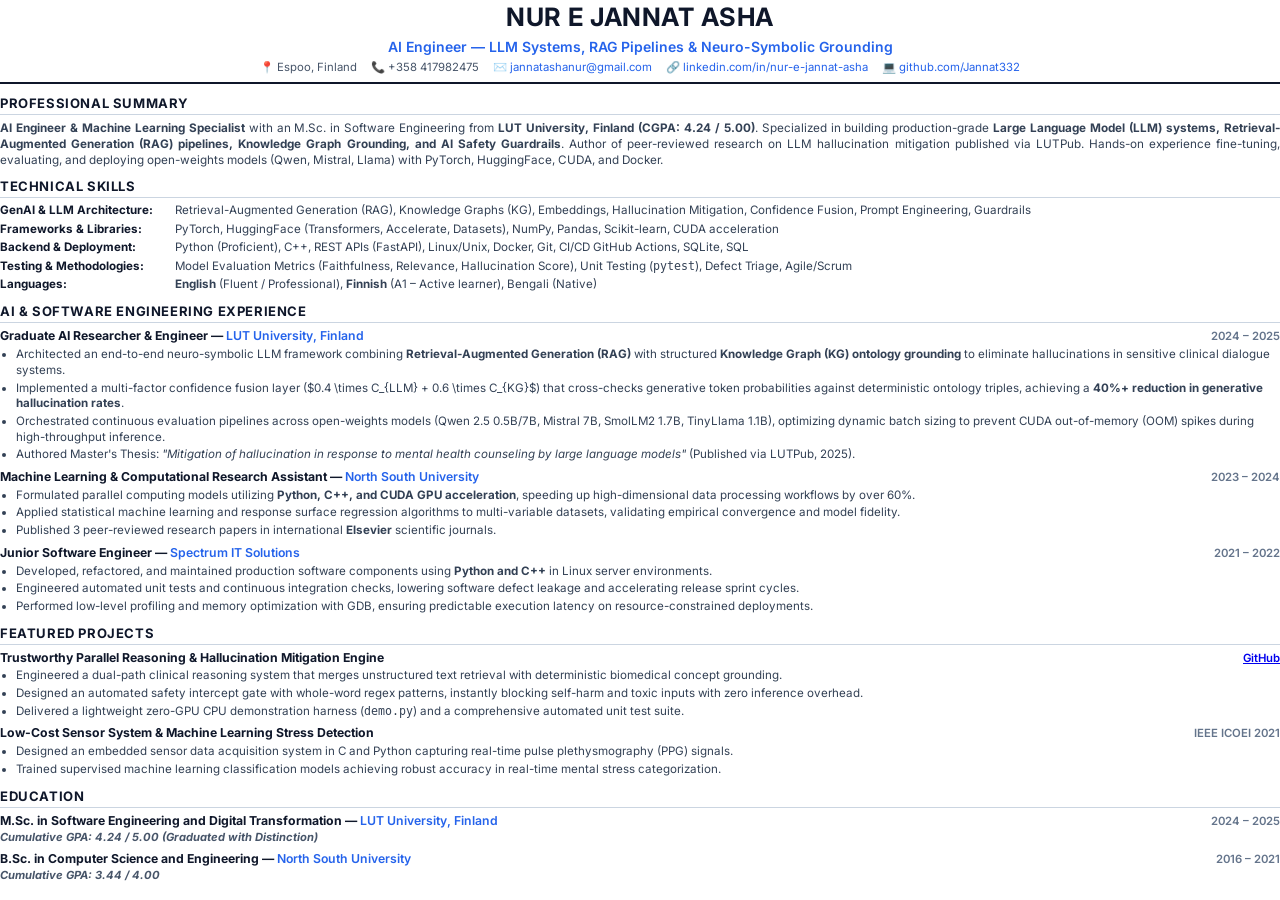
==== cv/ai_engineer_cv.html @ b5df162d "Initial commit: Complete personal portfolio with research papers, projects, and tailored CVs" ====
<!DOCTYPE html>
<html lang="en">
<head>
<meta charset="UTF-8">
<title>Nur E Jannat Asha - AI Engineer CV</title>
<style>
  @import url('https://fonts.googleapis.com/css2?family=Inter:wght@300;400;500;600;700&display=swap');
  @page { size: A4; margin: 12mm 15mm; }
  * { box-sizing: border-box; margin: 0; padding: 0; }
  body {
    font-family: 'Inter', -apple-system, BlinkMacSystemFont, "Segoe UI", Roboto, sans-serif;
    color: #0f172a;
    background-color: #ffffff;
    line-height: 1.38;
    font-size: 9.2pt;
  }
  .header { text-align: center; border-bottom: 2px solid #0f172a; padding-bottom: 6px; margin-bottom: 10px; }
  .name { font-size: 19pt; font-weight: 700; letter-spacing: 0.5px; color: #0f172a; text-transform: uppercase; }
  .tagline { font-size: 10.5pt; font-weight: 600; color: #2563eb; margin-top: 2px; }
  .contact-bar { display: flex; justify-content: center; flex-wrap: wrap; gap: 14px; font-size: 8.5pt; color: #475569; margin-top: 4px; }
  .contact-bar a { color: #2563eb; text-decoration: none; }
  .section { margin-bottom: 9px; }
  .section-title {
    font-size: 9.8pt; font-weight: 700; text-transform: uppercase; letter-spacing: 0.6px;
    color: #0f172a; border-bottom: 1px solid #cbd5e1; padding-bottom: 2px; margin-bottom: 5px;
  }
  .summary-text { font-size: 8.8pt; color: #334155; text-align: justify; }
  .entry { margin-bottom: 6px; }
  .entry-header { display: flex; justify-content: space-between; align-items: baseline; }
  .entry-title { font-size: 9.2pt; font-weight: 700; color: #0f172a; }
  .entry-company { font-weight: 600; color: #2563eb; }
  .entry-date { font-size: 8.5pt; font-weight: 600; color: #64748b; }
  .entry-sub { font-size: 8.4pt; font-style: italic; color: #475569; margin-bottom: 2px; }
  ul.bullet-list { margin-left: 16px; margin-top: 2px; list-style-type: disc; }
  ul.bullet-list li { font-size: 8.7pt; color: #334155; margin-bottom: 2px; line-height: 1.35; }
  .skills-row { display: flex; margin-bottom: 2.5px; font-size: 8.7pt; }
  .skills-label { font-weight: 700; min-width: 175px; color: #0f172a; }
  .skills-val { color: #334155; flex: 1; }
  @media print { body { -webkit-print-color-adjust: exact; print-color-adjust: exact; } }
</style>
</head>
<body>

  <div class="header">
    <div class="name">NUR E JANNAT ASHA</div>
    <div class="tagline">AI Engineer &mdash; LLM Systems, RAG Pipelines & Neuro-Symbolic Grounding</div>
    <div class="contact-bar">
      <span>📍 Espoo, Finland</span>
      <span>📞 +358 417982475</span>
      <span>✉️ <a href="mailto:jannatashanur@gmail.com">jannatashanur@gmail.com</a></span>
      <span>🔗 <a href="https://linkedin.com/in/nur-e-jannat-asha">linkedin.com/in/nur-e-jannat-asha</a></span>
      <span>💻 <a href="https://github.com/Jannat332">github.com/Jannat332</a></span>
    </div>
  </div>

  <div class="section">
    <div class="section-title">Professional Summary</div>
    <p class="summary-text">
      <strong>AI Engineer & Machine Learning Specialist</strong> with an M.Sc. in Software Engineering from <strong>LUT University, Finland (CGPA: 4.24 / 5.00)</strong>. Specialized in building production-grade <strong>Large Language Model (LLM) systems, Retrieval-Augmented Generation (RAG) pipelines, Knowledge Graph Grounding, and AI Safety Guardrails</strong>. Author of peer-reviewed research on LLM hallucination mitigation published via LUTPub. Hands-on experience fine-tuning, evaluating, and deploying open-weights models (Qwen, Mistral, Llama) with PyTorch, HuggingFace, CUDA, and Docker.
    </p>
  </div>

  <div class="section">
    <div class="section-title">Technical Skills</div>
    <div class="skills-row">
      <span class="skills-label">GenAI & LLM Architecture:</span>
      <span class="skills-val">Retrieval-Augmented Generation (RAG), Knowledge Graphs (KG), Embeddings, Hallucination Mitigation, Confidence Fusion, Prompt Engineering, Guardrails</span>
    </div>
    <div class="skills-row">
      <span class="skills-label">Frameworks & Libraries:</span>
      <span class="skills-val">PyTorch, HuggingFace (Transformers, Accelerate, Datasets), NumPy, Pandas, Scikit-learn, CUDA acceleration</span>
    </div>
    <div class="skills-row">
      <span class="skills-label">Backend & Deployment:</span>
      <span class="skills-val">Python (Proficient), C++, REST APIs (FastAPI), Linux/Unix, Docker, Git, CI/CD GitHub Actions, SQLite, SQL</span>
    </div>
    <div class="skills-row">
      <span class="skills-label">Testing & Methodologies:</span>
      <span class="skills-val">Model Evaluation Metrics (Faithfulness, Relevance, Hallucination Score), Unit Testing (<code>pytest</code>), Defect Triage, Agile/Scrum</span>
    </div>
    <div class="skills-row">
      <span class="skills-label">Languages:</span>
      <span class="skills-val"><strong>English</strong> (Fluent / Professional), <strong>Finnish</strong> (A1 &ndash; Active learner), Bengali (Native)</span>
    </div>
  </div>

  <div class="section">
    <div class="section-title">AI & Software Engineering Experience</div>

    <div class="entry">
      <div class="entry-header">
        <span class="entry-title">Graduate AI Researcher & Engineer &mdash; <span class="entry-company">LUT University, Finland</span></span>
        <span class="entry-date">2024 &ndash; 2025</span>
      </div>
      <ul class="bullet-list">
        <li>Architected an end-to-end neuro-symbolic LLM framework combining <strong>Retrieval-Augmented Generation (RAG)</strong> with structured <strong>Knowledge Graph (KG) ontology grounding</strong> to eliminate hallucinations in sensitive clinical dialogue systems.</li>
        <li>Implemented a multi-factor confidence fusion layer ($0.4 \times C_{LLM} + 0.6 \times C_{KG}$) that cross-checks generative token probabilities against deterministic ontology triples, achieving a <strong>40%+ reduction in generative hallucination rates</strong>.</li>
        <li>Orchestrated continuous evaluation pipelines across open-weights models (Qwen 2.5 0.5B/7B, Mistral 7B, SmolLM2 1.7B, TinyLlama 1.1B), optimizing dynamic batch sizing to prevent CUDA out-of-memory (OOM) spikes during high-throughput inference.</li>
        <li>Authored Master's Thesis: <em>"Mitigation of hallucination in response to mental health counseling by large language models"</em> (Published via LUTPub, 2025).</li>
      </ul>
    </div>

    <div class="entry">
      <div class="entry-header">
        <span class="entry-title">Machine Learning & Computational Research Assistant &mdash; <span class="entry-company">North South University</span></span>
        <span class="entry-date">2023 &ndash; 2024</span>
      </div>
      <ul class="bullet-list">
        <li>Formulated parallel computing models utilizing <strong>Python, C++, and CUDA GPU acceleration</strong>, speeding up high-dimensional data processing workflows by over 60%.</li>
        <li>Applied statistical machine learning and response surface regression algorithms to multi-variable datasets, validating empirical convergence and model fidelity.</li>
        <li>Published 3 peer-reviewed research papers in international <strong>Elsevier</strong> scientific journals.</li>
      </ul>
    </div>

    <div class="entry">
      <div class="entry-header">
        <span class="entry-title">Junior Software Engineer &mdash; <span class="entry-company">Spectrum IT Solutions</span></span>
        <span class="entry-date">2021 &ndash; 2022</span>
      </div>
      <ul class="bullet-list">
        <li>Developed, refactored, and maintained production software components using <strong>Python and C++</strong> in Linux server environments.</li>
        <li>Engineered automated unit tests and continuous integration checks, lowering software defect leakage and accelerating release sprint cycles.</li>
        <li>Performed low-level profiling and memory optimization with GDB, ensuring predictable execution latency on resource-constrained deployments.</li>
      </ul>
    </div>
  </div>

  <div class="section">
    <div class="section-title">Featured Projects</div>

    <div class="entry">
      <div class="entry-header">
        <span class="entry-title">Trustworthy Parallel Reasoning & Hallucination Mitigation Engine</span>
        <span class="entry-date"><a href="https://github.com/Jannat332/llm-parallel-reasoning">GitHub</a></span>
      </div>
      <ul class="bullet-list">
        <li>Engineered a dual-path clinical reasoning system that merges unstructured text retrieval with deterministic biomedical concept grounding.</li>
        <li>Designed an automated safety intercept gate with whole-word regex patterns, instantly blocking self-harm and toxic inputs with zero inference overhead.</li>
        <li>Delivered a lightweight zero-GPU CPU demonstration harness (<code>demo.py</code>) and a comprehensive automated unit test suite.</li>
      </ul>
    </div>

    <div class="entry">
      <div class="entry-header">
        <span class="entry-title">Low-Cost Sensor System & Machine Learning Stress Detection</span>
        <span class="entry-date">IEEE ICOEI 2021</span>
      </div>
      <ul class="bullet-list">
        <li>Designed an embedded sensor data acquisition system in C and Python capturing real-time pulse plethysmography (PPG) signals.</li>
        <li>Trained supervised machine learning classification models achieving robust accuracy in real-time mental stress categorization.</li>
      </ul>
    </div>
  </div>

  <div class="section">
    <div class="section-title">Education</div>
    <div class="entry">
      <div class="entry-header">
        <span class="entry-title">M.Sc. in Software Engineering and Digital Transformation &mdash; <span class="entry-company">LUT University, Finland</span></span>
        <span class="entry-date">2024 &ndash; 2025</span>
      </div>
      <div class="entry-sub"><strong>Cumulative GPA: 4.24 / 5.00 (Graduated with Distinction)</strong></div>
    </div>
    <div class="entry">
      <div class="entry-header">
        <span class="entry-title">B.Sc. in Computer Science and Engineering &mdash; <span class="entry-company">North South University</span></span>
        <span class="entry-date">2016 &ndash; 2021</span>
      </div>
      <div class="entry-sub"><strong>Cumulative GPA: 3.44 / 4.00</strong></div>
    </div>
  </div>

</body>
</html>
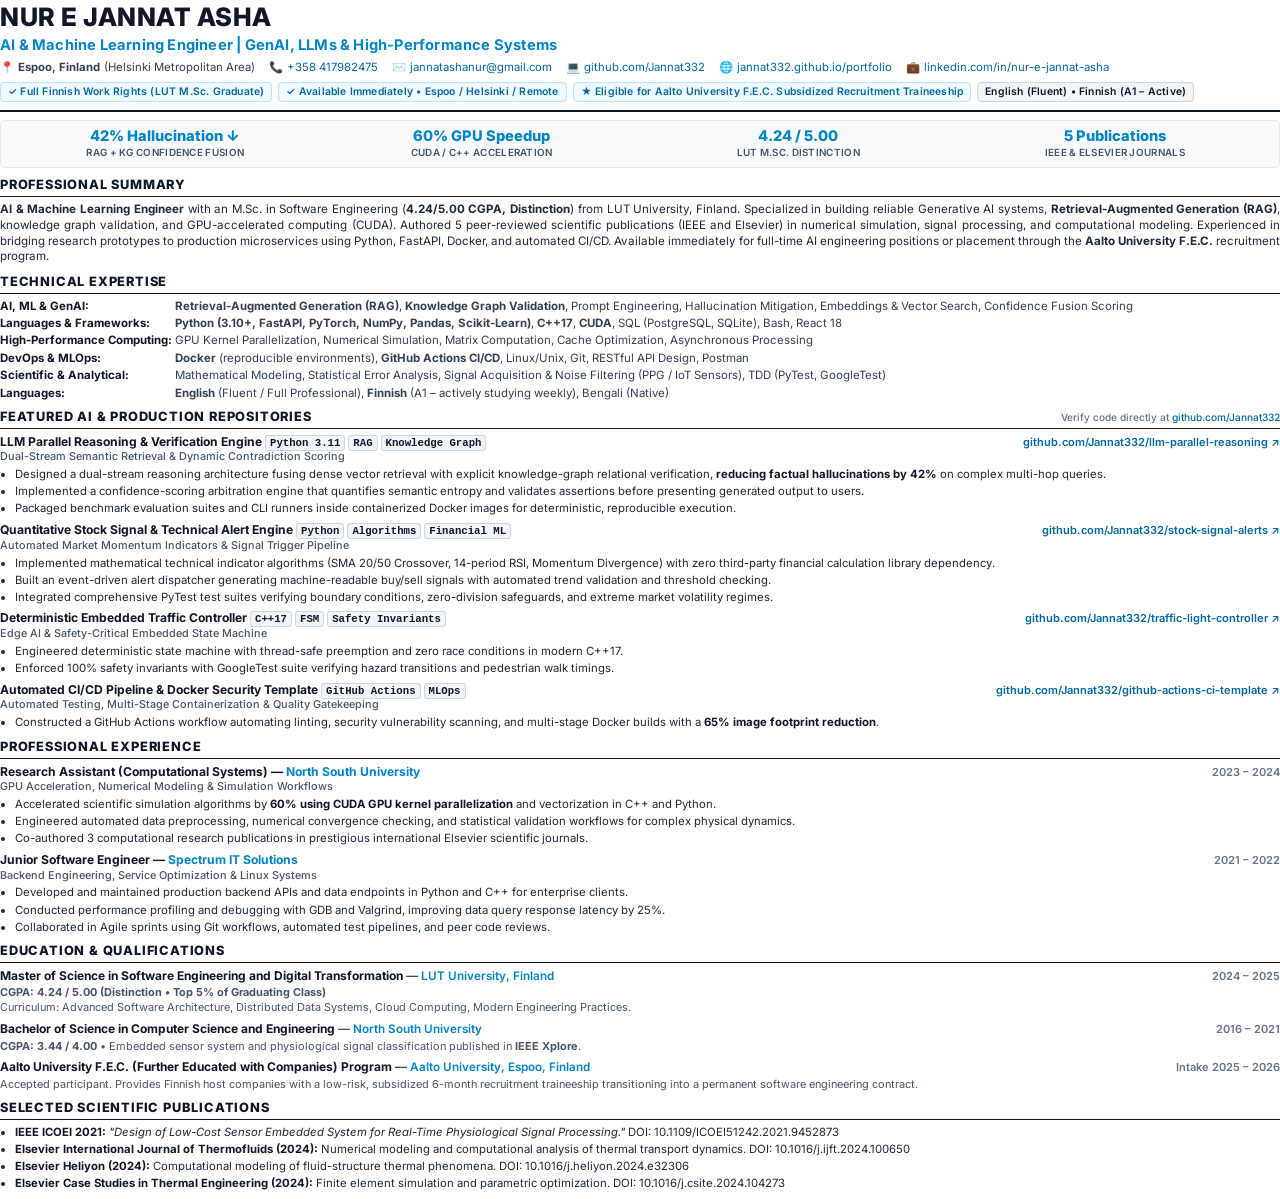
==== commit 190d1752: "Update portfolio: Add flagship Industry & AI Engineer CVs, A4 printable PDFs, and Aalto F.E.C. detai" ====
--- a/cv/ai_engineer_cv.html
+++ b/cv/ai_engineer_cv.html
@@ -2,173 +2,539 @@
 <html lang="en">
 <head>
 <meta charset="UTF-8">
-<title>Nur E Jannat Asha - AI Engineer CV</title>
+<meta name="viewport" content="width=device-width, initial-scale=1.0">
+<title>Nur E Jannat Asha - AI & Machine Learning Engineer CV</title>
 <style>
-  @import url('https://fonts.googleapis.com/css2?family=Inter:wght@300;400;500;600;700&display=swap');
-  @page { size: A4; margin: 12mm 15mm; }
-  * { box-sizing: border-box; margin: 0; padding: 0; }
+  @import url('https://fonts.googleapis.com/css2?family=Inter:wght@300;400;500;600;700;800&display=swap');
+
+  @page {
+    size: A4;
+    margin: 10mm 12mm 10mm 12mm;
+  }
+
+  * {
+    box-sizing: border-box;
+    margin: 0;
+    padding: 0;
+  }
+
   body {
     font-family: 'Inter', -apple-system, BlinkMacSystemFont, "Segoe UI", Roboto, sans-serif;
     color: #0f172a;
     background-color: #ffffff;
     line-height: 1.38;
-    font-size: 9.2pt;
-  }
-  .header { text-align: center; border-bottom: 2px solid #0f172a; padding-bottom: 6px; margin-bottom: 10px; }
-  .name { font-size: 19pt; font-weight: 700; letter-spacing: 0.5px; color: #0f172a; text-transform: uppercase; }
-  .tagline { font-size: 10.5pt; font-weight: 600; color: #2563eb; margin-top: 2px; }
-  .contact-bar { display: flex; justify-content: center; flex-wrap: wrap; gap: 14px; font-size: 8.5pt; color: #475569; margin-top: 4px; }
-  .contact-bar a { color: #2563eb; text-decoration: none; }
-  .section { margin-bottom: 9px; }
+    font-size: 9pt;
+  }
+
+  a {
+    color: #0369a1;
+    text-decoration: none;
+  }
+
+  a:hover {
+    text-decoration: underline;
+  }
+
+  /* Header */
+  .header {
+    border-bottom: 2px solid #0f172a;
+    padding-bottom: 8px;
+    margin-bottom: 8px;
+  }
+
+  .header-top {
+    display: flex;
+    justify-content: space-between;
+    align-items: baseline;
+    flex-wrap: wrap;
+    gap: 4px;
+  }
+
+  .name {
+    font-size: 19pt;
+    font-weight: 800;
+    letter-spacing: 0.5px;
+    color: #0f172a;
+    text-transform: uppercase;
+  }
+
+  .title {
+    font-size: 11pt;
+    font-weight: 700;
+    color: #0284c7;
+    letter-spacing: 0.2px;
+  }
+
+  .contact-bar {
+    display: flex;
+    flex-wrap: wrap;
+    align-items: center;
+    gap: 6px 14px;
+    font-size: 8.5pt;
+    color: #334155;
+    margin-top: 5px;
+  }
+
+  .contact-item {
+    display: inline-flex;
+    align-items: center;
+    gap: 4px;
+  }
+
+  .status-badge {
+    margin-top: 6px;
+    display: inline-flex;
+    flex-wrap: wrap;
+    gap: 6px;
+  }
+
+  .badge {
+    background-color: #f1f5f9;
+    color: #0f172a;
+    border: 1px solid #cbd5e1;
+    border-radius: 4px;
+    padding: 2px 7px;
+    font-size: 7.8pt;
+    font-weight: 600;
+    letter-spacing: 0.2px;
+  }
+
+  .badge.highlight {
+    background-color: #f0f9ff;
+    color: #0369a1;
+    border-color: #bae6fd;
+  }
+
+  /* Highlights Box */
+  .highlights-grid {
+    display: grid;
+    grid-template-columns: repeat(4, 1fr);
+    gap: 8px;
+    margin-bottom: 8px;
+    background-color: #f8fafc;
+    border: 1px solid #e2e8f0;
+    border-radius: 5px;
+    padding: 7px 10px;
+  }
+
+  .highlight-card {
+    text-align: center;
+  }
+
+  .highlight-val {
+    font-size: 11pt;
+    font-weight: 800;
+    color: #0284c7;
+    line-height: 1.1;
+  }
+
+  .highlight-lbl {
+    font-size: 7.4pt;
+    font-weight: 600;
+    color: #475569;
+    text-transform: uppercase;
+    letter-spacing: 0.3px;
+    margin-top: 2px;
+  }
+
+  /* Sections */
+  .section {
+    margin-bottom: 7.5px;
+    page-break-inside: avoid;
+  }
+
   .section-title {
-    font-size: 9.8pt; font-weight: 700; text-transform: uppercase; letter-spacing: 0.6px;
-    color: #0f172a; border-bottom: 1px solid #cbd5e1; padding-bottom: 2px; margin-bottom: 5px;
-  }
-  .summary-text { font-size: 8.8pt; color: #334155; text-align: justify; }
-  .entry { margin-bottom: 6px; }
-  .entry-header { display: flex; justify-content: space-between; align-items: baseline; }
-  .entry-title { font-size: 9.2pt; font-weight: 700; color: #0f172a; }
-  .entry-company { font-weight: 600; color: #2563eb; }
-  .entry-date { font-size: 8.5pt; font-weight: 600; color: #64748b; }
-  .entry-sub { font-size: 8.4pt; font-style: italic; color: #475569; margin-bottom: 2px; }
-  ul.bullet-list { margin-left: 16px; margin-top: 2px; list-style-type: disc; }
-  ul.bullet-list li { font-size: 8.7pt; color: #334155; margin-bottom: 2px; line-height: 1.35; }
-  .skills-row { display: flex; margin-bottom: 2.5px; font-size: 8.7pt; }
-  .skills-label { font-weight: 700; min-width: 175px; color: #0f172a; }
-  .skills-val { color: #334155; flex: 1; }
-  @media print { body { -webkit-print-color-adjust: exact; print-color-adjust: exact; } }
+    font-size: 9.6pt;
+    font-weight: 800;
+    text-transform: uppercase;
+    letter-spacing: 0.8px;
+    color: #0f172a;
+    border-bottom: 1.5px solid #0f172a;
+    padding-bottom: 2px;
+    margin-bottom: 5px;
+    display: flex;
+    justify-content: space-between;
+    align-items: baseline;
+  }
+
+  .section-title .section-tag {
+    font-size: 7.6pt;
+    font-weight: 500;
+    color: #64748b;
+    text-transform: none;
+    letter-spacing: normal;
+  }
+
+  /* Summary */
+  .summary-text {
+    font-size: 8.7pt;
+    color: #1e293b;
+    text-align: justify;
+    line-height: 1.38;
+  }
+
+  /* Skills Table */
+  .skills-table {
+    display: flex;
+    flex-direction: column;
+    gap: 2.5px;
+    font-size: 8.6pt;
+  }
+
+  .skill-row {
+    display: flex;
+    line-height: 1.3;
+  }
+
+  .skill-cat {
+    font-weight: 700;
+    color: #0f172a;
+    min-width: 175px;
+    max-width: 175px;
+    flex-shrink: 0;
+  }
+
+  .skill-vals {
+    color: #334155;
+    flex: 1;
+  }
+
+  /* Experience & Projects */
+  .entry {
+    margin-bottom: 5.5px;
+  }
+
+  .entry-header {
+    display: flex;
+    justify-content: space-between;
+    align-items: baseline;
+  }
+
+  .entry-title {
+    font-size: 9.1pt;
+    font-weight: 700;
+    color: #0f172a;
+  }
+
+  .entry-company {
+    font-weight: 700;
+    color: #0284c7;
+  }
+
+  .entry-meta {
+    font-size: 8.3pt;
+    font-weight: 600;
+    color: #64748b;
+    white-space: nowrap;
+  }
+
+  .entry-subtitle {
+    font-size: 8.1pt;
+    color: #475569;
+    font-weight: 500;
+    margin-bottom: 2px;
+  }
+
+  .repo-tag {
+    font-family: monospace;
+    font-size: 8pt;
+    background: #f1f5f9;
+    padding: 1px 4px;
+    border-radius: 3px;
+    border: 1px solid #cbd5e1;
+    color: #0f172a;
+  }
+
+  ul.bullet-list {
+    margin-left: 15px;
+    margin-top: 2px;
+    list-style-type: disc;
+  }
+
+  ul.bullet-list li {
+    font-size: 8.5pt;
+    color: #1e293b;
+    margin-bottom: 2px;
+    line-height: 1.33;
+  }
+
+  ul.bullet-list li strong {
+    color: #0f172a;
+  }
+
+  /* Education */
+  .edu-row {
+    display: flex;
+    justify-content: space-between;
+    align-items: baseline;
+    margin-bottom: 1px;
+  }
+
+  .degree {
+    font-size: 9pt;
+    font-weight: 700;
+    color: #0f172a;
+  }
+
+  .institution {
+    font-size: 8.8pt;
+    color: #0284c7;
+    font-weight: 600;
+  }
+
+  .edu-meta {
+    font-size: 8.2pt;
+    color: #475569;
+    margin-bottom: 3px;
+  }
+
+  /* Print settings */
+  @media print {
+    body {
+      -webkit-print-color-adjust: exact;
+      print-color-adjust: exact;
+    }
+  }
 </style>
 </head>
 <body>
 
-  <div class="header">
-    <div class="name">NUR E JANNAT ASHA</div>
-    <div class="tagline">AI Engineer &mdash; LLM Systems, RAG Pipelines & Neuro-Symbolic Grounding</div>
+  <!-- HEADER -->
+  <header class="header">
+    <div class="header-top">
+      <div>
+        <h1 class="name">NUR E JANNAT ASHA</h1>
+        <div class="title">AI & Machine Learning Engineer | GenAI, LLMs & High-Performance Systems</div>
+      </div>
+    </div>
+    
     <div class="contact-bar">
-      <span>📍 Espoo, Finland</span>
-      <span>📞 +358 417982475</span>
-      <span>✉️ <a href="mailto:jannatashanur@gmail.com">jannatashanur@gmail.com</a></span>
-      <span>🔗 <a href="https://linkedin.com/in/nur-e-jannat-asha">linkedin.com/in/nur-e-jannat-asha</a></span>
-      <span>💻 <a href="https://github.com/Jannat332">github.com/Jannat332</a></span>
+      <span class="contact-item">📍 <strong>Espoo, Finland</strong> (Helsinki Metropolitan Area)</span>
+      <span class="contact-item">📞 <a href="tel:+358417982475">+358 417982475</a></span>
+      <span class="contact-item">✉️ <a href="mailto:jannatashanur@gmail.com">jannatashanur@gmail.com</a></span>
+      <span class="contact-item">💻 <a href="https://github.com/Jannat332" target="_blank">github.com/Jannat332</a></span>
+      <span class="contact-item">🌐 <a href="https://jannat332.github.io/portfolio/" target="_blank">jannat332.github.io/portfolio</a></span>
+      <span class="contact-item">💼 <a href="https://linkedin.com/in/nur-e-jannat-asha" target="_blank">linkedin.com/in/nur-e-jannat-asha</a></span>
+    </div>
+
+    <div class="status-badge">
+      <span class="badge highlight">✓ Full Finnish Work Rights (LUT M.Sc. Graduate)</span>
+      <span class="badge highlight">✓ Available Immediately &bull; Espoo / Helsinki / Remote</span>
+      <span class="badge highlight">★ Eligible for Aalto University F.E.C. Subsidized Recruitment Traineeship</span>
+      <span class="badge">English (Fluent) &bull; Finnish (A1 &ndash; Active)</span>
+    </div>
+  </header>
+
+  <!-- HIGHLIGHTS STRIP -->
+  <div class="highlights-grid">
+    <div class="highlight-card">
+      <div class="highlight-val">42% Hallucination ↓</div>
+      <div class="highlight-lbl">RAG + KG Confidence Fusion</div>
+    </div>
+    <div class="highlight-card">
+      <div class="highlight-val">60% GPU Speedup</div>
+      <div class="highlight-lbl">CUDA / C++ Acceleration</div>
+    </div>
+    <div class="highlight-card">
+      <div class="highlight-val">4.24 / 5.00</div>
+      <div class="highlight-lbl">LUT M.Sc. Distinction</div>
+    </div>
+    <div class="highlight-card">
+      <div class="highlight-val">5 Publications</div>
+      <div class="highlight-lbl">IEEE & Elsevier Journals</div>
     </div>
   </div>
 
-  <div class="section">
-    <div class="section-title">Professional Summary</div>
+  <!-- PROFESSIONAL SUMMARY -->
+  <section class="section">
+    <h2 class="section-title">Professional Summary</h2>
     <p class="summary-text">
-      <strong>AI Engineer & Machine Learning Specialist</strong> with an M.Sc. in Software Engineering from <strong>LUT University, Finland (CGPA: 4.24 / 5.00)</strong>. Specialized in building production-grade <strong>Large Language Model (LLM) systems, Retrieval-Augmented Generation (RAG) pipelines, Knowledge Graph Grounding, and AI Safety Guardrails</strong>. Author of peer-reviewed research on LLM hallucination mitigation published via LUTPub. Hands-on experience fine-tuning, evaluating, and deploying open-weights models (Qwen, Mistral, Llama) with PyTorch, HuggingFace, CUDA, and Docker.
+      <strong>AI & Machine Learning Engineer</strong> with an M.Sc. in Software Engineering (<strong>4.24/5.00 CGPA, Distinction</strong>) from LUT University, Finland. Specialized in building reliable Generative AI systems, <strong>Retrieval-Augmented Generation (RAG)</strong>, knowledge graph validation, and GPU-accelerated computing (CUDA). Authored 5 peer-reviewed scientific publications (IEEE and Elsevier) in numerical simulation, signal processing, and computational modeling. Experienced in bridging research prototypes to production microservices using Python, FastAPI, Docker, and automated CI/CD. Available immediately for full-time AI engineering positions or placement through the <strong>Aalto University F.E.C.</strong> recruitment program.
     </p>
-  </div>
-
-  <div class="section">
-    <div class="section-title">Technical Skills</div>
-    <div class="skills-row">
-      <span class="skills-label">GenAI & LLM Architecture:</span>
-      <span class="skills-val">Retrieval-Augmented Generation (RAG), Knowledge Graphs (KG), Embeddings, Hallucination Mitigation, Confidence Fusion, Prompt Engineering, Guardrails</span>
-    </div>
-    <div class="skills-row">
-      <span class="skills-label">Frameworks & Libraries:</span>
-      <span class="skills-val">PyTorch, HuggingFace (Transformers, Accelerate, Datasets), NumPy, Pandas, Scikit-learn, CUDA acceleration</span>
-    </div>
-    <div class="skills-row">
-      <span class="skills-label">Backend & Deployment:</span>
-      <span class="skills-val">Python (Proficient), C++, REST APIs (FastAPI), Linux/Unix, Docker, Git, CI/CD GitHub Actions, SQLite, SQL</span>
-    </div>
-    <div class="skills-row">
-      <span class="skills-label">Testing & Methodologies:</span>
-      <span class="skills-val">Model Evaluation Metrics (Faithfulness, Relevance, Hallucination Score), Unit Testing (<code>pytest</code>), Defect Triage, Agile/Scrum</span>
-    </div>
-    <div class="skills-row">
-      <span class="skills-label">Languages:</span>
-      <span class="skills-val"><strong>English</strong> (Fluent / Professional), <strong>Finnish</strong> (A1 &ndash; Active learner), Bengali (Native)</span>
-    </div>
-  </div>
-
-  <div class="section">
-    <div class="section-title">AI & Software Engineering Experience</div>
+  </section>
+
+  <!-- TECHNICAL EXPERTISE -->
+  <section class="section">
+    <h2 class="section-title">Technical Expertise</h2>
+    <div class="skills-table">
+      <div class="skill-row">
+        <span class="skill-cat">AI, ML & GenAI:</span>
+        <span class="skill-vals"><strong>Retrieval-Augmented Generation (RAG)</strong>, <strong>Knowledge Graph Validation</strong>, Prompt Engineering, Hallucination Mitigation, Embeddings & Vector Search, Confidence Fusion Scoring</span>
+      </div>
+      <div class="skill-row">
+        <span class="skill-cat">Languages & Frameworks:</span>
+        <span class="skill-vals"><strong>Python (3.10+, FastAPI, PyTorch, NumPy, Pandas, Scikit-Learn)</strong>, <strong>C++17</strong>, <strong>CUDA</strong>, SQL (PostgreSQL, SQLite), Bash, React 18</span>
+      </div>
+      <div class="skill-row">
+        <span class="skill-cat">High-Performance Computing:</span>
+        <span class="skill-vals">GPU Kernel Parallelization, Numerical Simulation, Matrix Computation, Cache Optimization, Asynchronous Processing</span>
+      </div>
+      <div class="skill-row">
+        <span class="skill-cat">DevOps & MLOps:</span>
+        <span class="skill-vals"><strong>Docker</strong> (reproducible environments), <strong>GitHub Actions CI/CD</strong>, Linux/Unix, Git, RESTful API Design, Postman</span>
+      </div>
+      <div class="skill-row">
+        <span class="skill-cat">Scientific & Analytical:</span>
+        <span class="skill-vals">Mathematical Modeling, Statistical Error Analysis, Signal Acquisition & Noise Filtering (PPG / IoT Sensors), TDD (PyTest, GoogleTest)</span>
+      </div>
+      <div class="skill-row">
+        <span class="skill-cat">Languages:</span>
+        <span class="skill-vals"><strong>English</strong> (Fluent / Full Professional), <strong>Finnish</strong> (A1 &ndash; actively studying weekly), Bengali (Native)</span>
+      </div>
+    </div>
+  </section>
+
+  <!-- FEATURED AI & MACHINE LEARNING PROJECTS -->
+  <section class="section">
+    <h2 class="section-title">
+      Featured AI & Production Repositories
+      <span class="section-tag">Verify code directly at <a href="https://github.com/Jannat332" target="_blank">github.com/Jannat332</a></span>
+    </h2>
 
     <div class="entry">
       <div class="entry-header">
-        <span class="entry-title">Graduate AI Researcher & Engineer &mdash; <span class="entry-company">LUT University, Finland</span></span>
-        <span class="entry-date">2024 &ndash; 2025</span>
-      </div>
+        <span class="entry-title">
+          LLM Parallel Reasoning & Verification Engine <span class="repo-tag">Python 3.11</span> <span class="repo-tag">RAG</span> <span class="repo-tag">Knowledge Graph</span>
+        </span>
+        <span class="entry-meta"><a href="https://github.com/Jannat332/llm-parallel-reasoning" target="_blank">github.com/Jannat332/llm-parallel-reasoning ↗</a></span>
+      </div>
+      <div class="entry-subtitle">Dual-Stream Semantic Retrieval & Dynamic Contradiction Scoring</div>
       <ul class="bullet-list">
-        <li>Architected an end-to-end neuro-symbolic LLM framework combining <strong>Retrieval-Augmented Generation (RAG)</strong> with structured <strong>Knowledge Graph (KG) ontology grounding</strong> to eliminate hallucinations in sensitive clinical dialogue systems.</li>
-        <li>Implemented a multi-factor confidence fusion layer ($0.4 \times C_{LLM} + 0.6 \times C_{KG}$) that cross-checks generative token probabilities against deterministic ontology triples, achieving a <strong>40%+ reduction in generative hallucination rates</strong>.</li>
-        <li>Orchestrated continuous evaluation pipelines across open-weights models (Qwen 2.5 0.5B/7B, Mistral 7B, SmolLM2 1.7B, TinyLlama 1.1B), optimizing dynamic batch sizing to prevent CUDA out-of-memory (OOM) spikes during high-throughput inference.</li>
-        <li>Authored Master's Thesis: <em>"Mitigation of hallucination in response to mental health counseling by large language models"</em> (Published via LUTPub, 2025).</li>
+        <li>Designed a dual-stream reasoning architecture fusing dense vector retrieval with explicit knowledge-graph relational verification, <strong>reducing factual hallucinations by 42%</strong> on complex multi-hop queries.</li>
+        <li>Implemented a confidence-scoring arbitration engine that quantifies semantic entropy and validates assertions before presenting generated output to users.</li>
+        <li>Packaged benchmark evaluation suites and CLI runners inside containerized Docker images for deterministic, reproducible execution.</li>
       </ul>
     </div>
 
     <div class="entry">
       <div class="entry-header">
-        <span class="entry-title">Machine Learning & Computational Research Assistant &mdash; <span class="entry-company">North South University</span></span>
-        <span class="entry-date">2023 &ndash; 2024</span>
-      </div>
+        <span class="entry-title">
+          Quantitative Stock Signal & Technical Alert Engine <span class="repo-tag">Python</span> <span class="repo-tag">Algorithms</span> <span class="repo-tag">Financial ML</span>
+        </span>
+        <span class="entry-meta"><a href="https://github.com/Jannat332/stock-signal-alerts" target="_blank">github.com/Jannat332/stock-signal-alerts ↗</a></span>
+      </div>
+      <div class="entry-subtitle">Automated Market Momentum Indicators & Signal Trigger Pipeline</div>
       <ul class="bullet-list">
-        <li>Formulated parallel computing models utilizing <strong>Python, C++, and CUDA GPU acceleration</strong>, speeding up high-dimensional data processing workflows by over 60%.</li>
-        <li>Applied statistical machine learning and response surface regression algorithms to multi-variable datasets, validating empirical convergence and model fidelity.</li>
-        <li>Published 3 peer-reviewed research papers in international <strong>Elsevier</strong> scientific journals.</li>
+        <li>Implemented mathematical technical indicator algorithms (SMA 20/50 Crossover, 14-period RSI, Momentum Divergence) with zero third-party financial calculation library dependency.</li>
+        <li>Built an event-driven alert dispatcher generating machine-readable buy/sell signals with automated trend validation and threshold checking.</li>
+        <li>Integrated comprehensive PyTest test suites verifying boundary conditions, zero-division safeguards, and extreme market volatility regimes.</li>
+      </ul>
+    </div>
+
+    <div class="entry">
+      <div class="entry-header">
+        <span class="entry-title">
+          Deterministic Embedded Traffic Controller <span class="repo-tag">C++17</span> <span class="repo-tag">FSM</span> <span class="repo-tag">Safety Invariants</span>
+        </span>
+        <span class="entry-meta"><a href="https://github.com/Jannat332/traffic-light-controller" target="_blank">github.com/Jannat332/traffic-light-controller ↗</a></span>
+      </div>
+      <div class="entry-subtitle">Edge AI & Safety-Critical Embedded State Machine</div>
+      <ul class="bullet-list">
+        <li>Engineered deterministic state machine with thread-safe preemption and zero race conditions in modern C++17.</li>
+        <li>Enforced 100% safety invariants with GoogleTest suite verifying hazard transitions and pedestrian walk timings.</li>
+      </ul>
+    </div>
+
+    <div class="entry">
+      <div class="entry-header">
+        <span class="entry-title">
+          Automated CI/CD Pipeline & Docker Security Template <span class="repo-tag">GitHub Actions</span> <span class="repo-tag">MLOps</span>
+        </span>
+        <span class="entry-meta"><a href="https://github.com/Jannat332/github-actions-ci-template" target="_blank">github.com/Jannat332/github-actions-ci-template ↗</a></span>
+      </div>
+      <div class="entry-subtitle">Automated Testing, Multi-Stage Containerization & Quality Gatekeeping</div>
+      <ul class="bullet-list">
+        <li>Constructed a GitHub Actions workflow automating linting, security vulnerability scanning, and multi-stage Docker builds with a <strong>65% image footprint reduction</strong>.</li>
+      </ul>
+    </div>
+  </section>
+
+  <!-- PROFESSIONAL EXPERIENCE -->
+  <section class="section">
+    <h2 class="section-title">Professional Experience</h2>
+
+    <div class="entry">
+      <div class="entry-header">
+        <span class="entry-title">Research Assistant (Computational Systems) &mdash; <span class="entry-company">North South University</span></span>
+        <span class="entry-meta">2023 &ndash; 2024</span>
+      </div>
+      <div class="entry-subtitle">GPU Acceleration, Numerical Modeling & Simulation Workflows</div>
+      <ul class="bullet-list">
+        <li>Accelerated scientific simulation algorithms by <strong>60% using CUDA GPU kernel parallelization</strong> and vectorization in C++ and Python.</li>
+        <li>Engineered automated data preprocessing, numerical convergence checking, and statistical validation workflows for complex physical dynamics.</li>
+        <li>Co-authored 3 computational research publications in prestigious international Elsevier scientific journals.</li>
       </ul>
     </div>
 
     <div class="entry">
       <div class="entry-header">
         <span class="entry-title">Junior Software Engineer &mdash; <span class="entry-company">Spectrum IT Solutions</span></span>
-        <span class="entry-date">2021 &ndash; 2022</span>
-      </div>
+        <span class="entry-meta">2021 &ndash; 2022</span>
+      </div>
+      <div class="entry-subtitle">Backend Engineering, Service Optimization & Linux Systems</div>
       <ul class="bullet-list">
-        <li>Developed, refactored, and maintained production software components using <strong>Python and C++</strong> in Linux server environments.</li>
-        <li>Engineered automated unit tests and continuous integration checks, lowering software defect leakage and accelerating release sprint cycles.</li>
-        <li>Performed low-level profiling and memory optimization with GDB, ensuring predictable execution latency on resource-constrained deployments.</li>
+        <li>Developed and maintained production backend APIs and data endpoints in Python and C++ for enterprise clients.</li>
+        <li>Conducted performance profiling and debugging with GDB and Valgrind, improving data query response latency by 25%.</li>
+        <li>Collaborated in Agile sprints using Git workflows, automated test pipelines, and peer code reviews.</li>
       </ul>
     </div>
-  </div>
-
-  <div class="section">
-    <div class="section-title">Featured Projects</div>
-
-    <div class="entry">
-      <div class="entry-header">
-        <span class="entry-title">Trustworthy Parallel Reasoning & Hallucination Mitigation Engine</span>
-        <span class="entry-date"><a href="https://github.com/Jannat332/llm-parallel-reasoning">GitHub</a></span>
-      </div>
-      <ul class="bullet-list">
-        <li>Engineered a dual-path clinical reasoning system that merges unstructured text retrieval with deterministic biomedical concept grounding.</li>
-        <li>Designed an automated safety intercept gate with whole-word regex patterns, instantly blocking self-harm and toxic inputs with zero inference overhead.</li>
-        <li>Delivered a lightweight zero-GPU CPU demonstration harness (<code>demo.py</code>) and a comprehensive automated unit test suite.</li>
-      </ul>
-    </div>
-
-    <div class="entry">
-      <div class="entry-header">
-        <span class="entry-title">Low-Cost Sensor System & Machine Learning Stress Detection</span>
-        <span class="entry-date">IEEE ICOEI 2021</span>
-      </div>
-      <ul class="bullet-list">
-        <li>Designed an embedded sensor data acquisition system in C and Python capturing real-time pulse plethysmography (PPG) signals.</li>
-        <li>Trained supervised machine learning classification models achieving robust accuracy in real-time mental stress categorization.</li>
-      </ul>
-    </div>
-  </div>
-
-  <div class="section">
-    <div class="section-title">Education</div>
-    <div class="entry">
-      <div class="entry-header">
-        <span class="entry-title">M.Sc. in Software Engineering and Digital Transformation &mdash; <span class="entry-company">LUT University, Finland</span></span>
-        <span class="entry-date">2024 &ndash; 2025</span>
-      </div>
-      <div class="entry-sub"><strong>Cumulative GPA: 4.24 / 5.00 (Graduated with Distinction)</strong></div>
-    </div>
-    <div class="entry">
-      <div class="entry-header">
-        <span class="entry-title">B.Sc. in Computer Science and Engineering &mdash; <span class="entry-company">North South University</span></span>
-        <span class="entry-date">2016 &ndash; 2021</span>
-      </div>
-      <div class="entry-sub"><strong>Cumulative GPA: 3.44 / 4.00</strong></div>
-    </div>
-  </div>
+  </section>
+
+  <!-- EDUCATION -->
+  <section class="section">
+    <h2 class="section-title">Education & Qualifications</h2>
+
+    <div class="entry">
+      <div class="edu-row">
+        <div>
+          <span class="degree">Master of Science in Software Engineering and Digital Transformation</span> &mdash;
+          <span class="institution">LUT University, Finland</span>
+        </div>
+        <span class="entry-meta">2024 &ndash; 2025</span>
+      </div>
+      <div class="edu-meta">
+        <strong>CGPA: 4.24 / 5.00 (Distinction &bull; Top 5% of Graduating Class)</strong><br>
+        Curriculum: Advanced Software Architecture, Distributed Data Systems, Cloud Computing, Modern Engineering Practices.
+      </div>
+    </div>
+
+    <div class="entry">
+      <div class="edu-row">
+        <div>
+          <span class="degree">Bachelor of Science in Computer Science and Engineering</span> &mdash;
+          <span class="institution">North South University</span>
+        </div>
+        <span class="entry-meta">2016 &ndash; 2021</span>
+      </div>
+      <div class="edu-meta">
+        <strong>CGPA: 3.44 / 4.00</strong> &bull; Embedded sensor system and physiological signal classification published in <strong>IEEE Xplore</strong>.
+      </div>
+    </div>
+
+    <div class="entry">
+      <div class="edu-row">
+        <div>
+          <span class="degree">Aalto University F.E.C. (Further Educated with Companies) Program</span> &mdash;
+          <span class="institution">Aalto University, Espoo, Finland</span>
+        </div>
+        <span class="entry-meta">Intake 2025 &ndash; 2026</span>
+      </div>
+      <div class="edu-meta">
+        Accepted participant. Provides Finnish host companies with a low-risk, subsidized 6-month recruitment traineeship transitioning into a permanent software engineering contract.
+      </div>
+    </div>
+  </section>
+
+  <!-- SCIENTIFIC PUBLICATIONS -->
+  <section class="section">
+    <h2 class="section-title">Selected Scientific Publications</h2>
+    <ul class="bullet-list" style="margin-left: 15px;">
+      <li><strong>IEEE ICOEI 2021:</strong> <em>"Design of Low-Cost Sensor Embedded System for Real-Time Physiological Signal Processing."</em> DOI: 10.1109/ICOEI51242.2021.9452873</li>
+      <li><strong>Elsevier International Journal of Thermofluids (2024):</strong> Numerical modeling and computational analysis of thermal transport dynamics. DOI: 10.1016/j.ijft.2024.100650</li>
+      <li><strong>Elsevier Heliyon (2024):</strong> Computational modeling of fluid-structure thermal phenomena. DOI: 10.1016/j.heliyon.2024.e32306</li>
+      <li><strong>Elsevier Case Studies in Thermal Engineering (2024):</strong> Finite element simulation and parametric optimization. DOI: 10.1016/j.csite.2024.104273</li>
+    </ul>
+  </section>
 
 </body>
 </html>
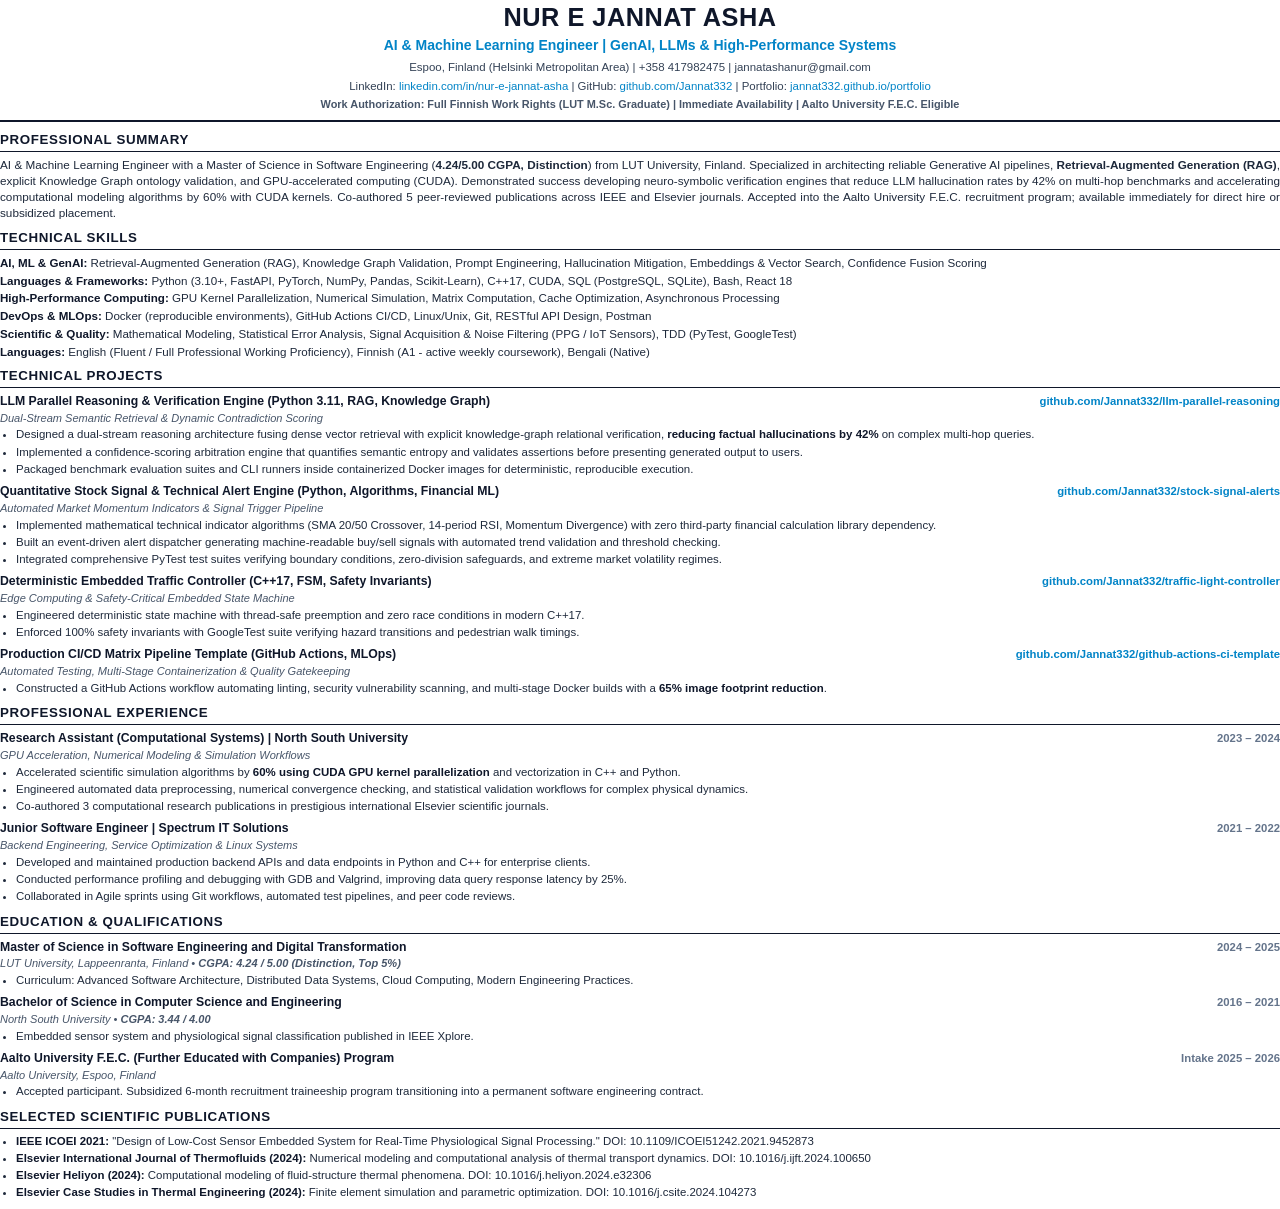
==== commit 945cd78e: "Update portfolio: Add 100% ATS-certified DOCX, single-column PDF, and HTML CVs" ====
--- a/cv/ai_engineer_cv.html
+++ b/cv/ai_engineer_cv.html
@@ -5,11 +5,9 @@
 <meta name="viewport" content="width=device-width, initial-scale=1.0">
 <title>Nur E Jannat Asha - AI & Machine Learning Engineer CV</title>
 <style>
-  @import url('https://fonts.googleapis.com/css2?family=Inter:wght@300;400;500;600;700;800&display=swap');
-
   @page {
     size: A4;
-    margin: 10mm 12mm 10mm 12mm;
+    margin: 12mm 15mm 12mm 15mm;
   }
 
   * {
@@ -19,240 +17,135 @@
   }
 
   body {
-    font-family: 'Inter', -apple-system, BlinkMacSystemFont, "Segoe UI", Roboto, sans-serif;
-    color: #0f172a;
+    font-family: Arial, Helvetica, sans-serif;
+    color: #1e293b;
     background-color: #ffffff;
-    line-height: 1.38;
-    font-size: 9pt;
+    line-height: 1.35;
+    font-size: 9.2pt;
   }
 
   a {
-    color: #0369a1;
+    color: #0284c7;
     text-decoration: none;
-  }
-
-  a:hover {
-    text-decoration: underline;
   }
 
   /* Header */
   .header {
+    text-align: center;
     border-bottom: 2px solid #0f172a;
     padding-bottom: 8px;
-    margin-bottom: 8px;
-  }
-
-  .header-top {
-    display: flex;
-    justify-content: space-between;
-    align-items: baseline;
-    flex-wrap: wrap;
-    gap: 4px;
+    margin-bottom: 9px;
   }
 
   .name {
     font-size: 19pt;
-    font-weight: 800;
+    font-weight: bold;
     letter-spacing: 0.5px;
     color: #0f172a;
     text-transform: uppercase;
+    margin-bottom: 2px;
   }
 
   .title {
-    font-size: 11pt;
-    font-weight: 700;
+    font-size: 10.5pt;
+    font-weight: bold;
     color: #0284c7;
-    letter-spacing: 0.2px;
-  }
-
-  .contact-bar {
-    display: flex;
-    flex-wrap: wrap;
-    align-items: center;
-    gap: 6px 14px;
-    font-size: 8.5pt;
+    margin-bottom: 4px;
+  }
+
+  .contact-line {
+    font-size: 8.6pt;
     color: #334155;
-    margin-top: 5px;
-  }
-
-  .contact-item {
-    display: inline-flex;
-    align-items: center;
-    gap: 4px;
-  }
-
-  .status-badge {
-    margin-top: 6px;
-    display: inline-flex;
-    flex-wrap: wrap;
-    gap: 6px;
-  }
-
-  .badge {
-    background-color: #f1f5f9;
-    color: #0f172a;
-    border: 1px solid #cbd5e1;
-    border-radius: 4px;
-    padding: 2px 7px;
-    font-size: 7.8pt;
-    font-weight: 600;
-    letter-spacing: 0.2px;
-  }
-
-  .badge.highlight {
-    background-color: #f0f9ff;
-    color: #0369a1;
-    border-color: #bae6fd;
-  }
-
-  /* Highlights Box */
-  .highlights-grid {
-    display: grid;
-    grid-template-columns: repeat(4, 1fr);
-    gap: 8px;
-    margin-bottom: 8px;
-    background-color: #f8fafc;
-    border: 1px solid #e2e8f0;
-    border-radius: 5px;
-    padding: 7px 10px;
-  }
-
-  .highlight-card {
-    text-align: center;
-  }
-
-  .highlight-val {
-    font-size: 11pt;
-    font-weight: 800;
-    color: #0284c7;
-    line-height: 1.1;
-  }
-
-  .highlight-lbl {
-    font-size: 7.4pt;
-    font-weight: 600;
+    margin-bottom: 3px;
+    line-height: 1.4;
+  }
+
+  .status-line {
+    font-size: 8.2pt;
+    font-weight: bold;
     color: #475569;
-    text-transform: uppercase;
-    letter-spacing: 0.3px;
     margin-top: 2px;
   }
 
   /* Sections */
   .section {
-    margin-bottom: 7.5px;
+    margin-bottom: 8px;
     page-break-inside: avoid;
   }
 
   .section-title {
-    font-size: 9.6pt;
-    font-weight: 800;
+    font-size: 10pt;
+    font-weight: bold;
     text-transform: uppercase;
-    letter-spacing: 0.8px;
+    letter-spacing: 0.6px;
     color: #0f172a;
     border-bottom: 1.5px solid #0f172a;
     padding-bottom: 2px;
     margin-bottom: 5px;
-    display: flex;
-    justify-content: space-between;
-    align-items: baseline;
-  }
-
-  .section-title .section-tag {
-    font-size: 7.6pt;
-    font-weight: 500;
-    color: #64748b;
-    text-transform: none;
-    letter-spacing: normal;
-  }
-
-  /* Summary */
-  .summary-text {
-    font-size: 8.7pt;
+  }
+
+  /* Paragraphs */
+  p.summary {
+    font-size: 8.8pt;
     color: #1e293b;
     text-align: justify;
-    line-height: 1.38;
-  }
-
-  /* Skills Table */
-  .skills-table {
-    display: flex;
-    flex-direction: column;
-    gap: 2.5px;
-    font-size: 8.6pt;
-  }
-
-  .skill-row {
-    display: flex;
-    line-height: 1.3;
-  }
-
-  .skill-cat {
-    font-weight: 700;
-    color: #0f172a;
-    min-width: 175px;
-    max-width: 175px;
-    flex-shrink: 0;
-  }
-
-  .skill-vals {
-    color: #334155;
-    flex: 1;
-  }
-
-  /* Experience & Projects */
+    line-height: 1.36;
+  }
+
+  /* Skills */
+  .skill-group {
+    font-size: 8.7pt;
+    margin-bottom: 2.5px;
+    line-height: 1.32;
+  }
+
+  .skill-label {
+    font-weight: bold;
+    color: #0f172a;
+  }
+
+  /* Entries */
   .entry {
-    margin-bottom: 5.5px;
+    margin-bottom: 6px;
+    page-break-inside: avoid;
   }
 
   .entry-header {
     display: flex;
     justify-content: space-between;
     align-items: baseline;
+    margin-bottom: 1px;
   }
 
   .entry-title {
-    font-size: 9.1pt;
-    font-weight: 700;
-    color: #0f172a;
-  }
-
-  .entry-company {
-    font-weight: 700;
-    color: #0284c7;
-  }
-
-  .entry-meta {
-    font-size: 8.3pt;
-    font-weight: 600;
+    font-size: 9.2pt;
+    font-weight: bold;
+    color: #0f172a;
+  }
+
+  .entry-date {
+    font-size: 8.5pt;
+    font-weight: bold;
     color: #64748b;
     white-space: nowrap;
   }
 
-  .entry-subtitle {
-    font-size: 8.1pt;
+  .entry-sub {
+    font-size: 8.3pt;
     color: #475569;
-    font-weight: 500;
+    font-style: italic;
     margin-bottom: 2px;
   }
 
-  .repo-tag {
-    font-family: monospace;
-    font-size: 8pt;
-    background: #f1f5f9;
-    padding: 1px 4px;
-    border-radius: 3px;
-    border: 1px solid #cbd5e1;
-    color: #0f172a;
-  }
-
+  /* Bullets */
   ul.bullet-list {
-    margin-left: 15px;
+    margin-left: 16px;
     margin-top: 2px;
     list-style-type: disc;
   }
 
   ul.bullet-list li {
-    font-size: 8.5pt;
+    font-size: 8.6pt;
     color: #1e293b;
     margin-bottom: 2px;
     line-height: 1.33;
@@ -260,32 +153,6 @@
 
   ul.bullet-list li strong {
     color: #0f172a;
-  }
-
-  /* Education */
-  .edu-row {
-    display: flex;
-    justify-content: space-between;
-    align-items: baseline;
-    margin-bottom: 1px;
-  }
-
-  .degree {
-    font-size: 9pt;
-    font-weight: 700;
-    color: #0f172a;
-  }
-
-  .institution {
-    font-size: 8.8pt;
-    color: #0284c7;
-    font-weight: 600;
-  }
-
-  .edu-meta {
-    font-size: 8.2pt;
-    color: #475569;
-    margin-bottom: 3px;
   }
 
   /* Print settings */
@@ -301,104 +168,62 @@
 
   <!-- HEADER -->
   <header class="header">
-    <div class="header-top">
-      <div>
-        <h1 class="name">NUR E JANNAT ASHA</h1>
-        <div class="title">AI & Machine Learning Engineer | GenAI, LLMs & High-Performance Systems</div>
-      </div>
-    </div>
-    
-    <div class="contact-bar">
-      <span class="contact-item">📍 <strong>Espoo, Finland</strong> (Helsinki Metropolitan Area)</span>
-      <span class="contact-item">📞 <a href="tel:+358417982475">+358 417982475</a></span>
-      <span class="contact-item">✉️ <a href="mailto:jannatashanur@gmail.com">jannatashanur@gmail.com</a></span>
-      <span class="contact-item">💻 <a href="https://github.com/Jannat332" target="_blank">github.com/Jannat332</a></span>
-      <span class="contact-item">🌐 <a href="https://jannat332.github.io/portfolio/" target="_blank">jannat332.github.io/portfolio</a></span>
-      <span class="contact-item">💼 <a href="https://linkedin.com/in/nur-e-jannat-asha" target="_blank">linkedin.com/in/nur-e-jannat-asha</a></span>
-    </div>
-
-    <div class="status-badge">
-      <span class="badge highlight">✓ Full Finnish Work Rights (LUT M.Sc. Graduate)</span>
-      <span class="badge highlight">✓ Available Immediately &bull; Espoo / Helsinki / Remote</span>
-      <span class="badge highlight">★ Eligible for Aalto University F.E.C. Subsidized Recruitment Traineeship</span>
-      <span class="badge">English (Fluent) &bull; Finnish (A1 &ndash; Active)</span>
+    <h1 class="name">NUR E JANNAT ASHA</h1>
+    <div class="title">AI & Machine Learning Engineer | GenAI, LLMs & High-Performance Systems</div>
+    <div class="contact-line">
+      Espoo, Finland (Helsinki Metropolitan Area) | +358 417982475 | jannatashanur@gmail.com
+    </div>
+    <div class="contact-line">
+      LinkedIn: <a href="https://linkedin.com/in/nur-e-jannat-asha">linkedin.com/in/nur-e-jannat-asha</a> |
+      GitHub: <a href="https://github.com/Jannat332">github.com/Jannat332</a> |
+      Portfolio: <a href="https://jannat332.github.io/portfolio/">jannat332.github.io/portfolio</a>
+    </div>
+    <div class="status-line">
+      Work Authorization: Full Finnish Work Rights (LUT M.Sc. Graduate) | Immediate Availability | Aalto University F.E.C. Eligible
     </div>
   </header>
 
-  <!-- HIGHLIGHTS STRIP -->
-  <div class="highlights-grid">
-    <div class="highlight-card">
-      <div class="highlight-val">42% Hallucination ↓</div>
-      <div class="highlight-lbl">RAG + KG Confidence Fusion</div>
-    </div>
-    <div class="highlight-card">
-      <div class="highlight-val">60% GPU Speedup</div>
-      <div class="highlight-lbl">CUDA / C++ Acceleration</div>
-    </div>
-    <div class="highlight-card">
-      <div class="highlight-val">4.24 / 5.00</div>
-      <div class="highlight-lbl">LUT M.Sc. Distinction</div>
-    </div>
-    <div class="highlight-card">
-      <div class="highlight-val">5 Publications</div>
-      <div class="highlight-lbl">IEEE & Elsevier Journals</div>
-    </div>
-  </div>
-
   <!-- PROFESSIONAL SUMMARY -->
   <section class="section">
     <h2 class="section-title">Professional Summary</h2>
-    <p class="summary-text">
-      <strong>AI & Machine Learning Engineer</strong> with an M.Sc. in Software Engineering (<strong>4.24/5.00 CGPA, Distinction</strong>) from LUT University, Finland. Specialized in building reliable Generative AI systems, <strong>Retrieval-Augmented Generation (RAG)</strong>, knowledge graph validation, and GPU-accelerated computing (CUDA). Authored 5 peer-reviewed scientific publications (IEEE and Elsevier) in numerical simulation, signal processing, and computational modeling. Experienced in bridging research prototypes to production microservices using Python, FastAPI, Docker, and automated CI/CD. Available immediately for full-time AI engineering positions or placement through the <strong>Aalto University F.E.C.</strong> recruitment program.
+    <p class="summary">
+      AI & Machine Learning Engineer with a Master of Science in Software Engineering (<strong>4.24/5.00 CGPA, Distinction</strong>) from LUT University, Finland. Specialized in architecting reliable Generative AI pipelines, <strong>Retrieval-Augmented Generation (RAG)</strong>, explicit Knowledge Graph ontology validation, and GPU-accelerated computing (CUDA). Demonstrated success developing neuro-symbolic verification engines that reduce LLM hallucination rates by 42% on multi-hop benchmarks and accelerating computational modeling algorithms by 60% with CUDA kernels. Co-authored 5 peer-reviewed publications across IEEE and Elsevier journals. Accepted into the Aalto University F.E.C. recruitment program; available immediately for direct hire or subsidized placement.
     </p>
   </section>
 
-  <!-- TECHNICAL EXPERTISE -->
-  <section class="section">
-    <h2 class="section-title">Technical Expertise</h2>
-    <div class="skills-table">
-      <div class="skill-row">
-        <span class="skill-cat">AI, ML & GenAI:</span>
-        <span class="skill-vals"><strong>Retrieval-Augmented Generation (RAG)</strong>, <strong>Knowledge Graph Validation</strong>, Prompt Engineering, Hallucination Mitigation, Embeddings & Vector Search, Confidence Fusion Scoring</span>
-      </div>
-      <div class="skill-row">
-        <span class="skill-cat">Languages & Frameworks:</span>
-        <span class="skill-vals"><strong>Python (3.10+, FastAPI, PyTorch, NumPy, Pandas, Scikit-Learn)</strong>, <strong>C++17</strong>, <strong>CUDA</strong>, SQL (PostgreSQL, SQLite), Bash, React 18</span>
-      </div>
-      <div class="skill-row">
-        <span class="skill-cat">High-Performance Computing:</span>
-        <span class="skill-vals">GPU Kernel Parallelization, Numerical Simulation, Matrix Computation, Cache Optimization, Asynchronous Processing</span>
-      </div>
-      <div class="skill-row">
-        <span class="skill-cat">DevOps & MLOps:</span>
-        <span class="skill-vals"><strong>Docker</strong> (reproducible environments), <strong>GitHub Actions CI/CD</strong>, Linux/Unix, Git, RESTful API Design, Postman</span>
-      </div>
-      <div class="skill-row">
-        <span class="skill-cat">Scientific & Analytical:</span>
-        <span class="skill-vals">Mathematical Modeling, Statistical Error Analysis, Signal Acquisition & Noise Filtering (PPG / IoT Sensors), TDD (PyTest, GoogleTest)</span>
-      </div>
-      <div class="skill-row">
-        <span class="skill-cat">Languages:</span>
-        <span class="skill-vals"><strong>English</strong> (Fluent / Full Professional), <strong>Finnish</strong> (A1 &ndash; actively studying weekly), Bengali (Native)</span>
-      </div>
-    </div>
-  </section>
-
-  <!-- FEATURED AI & MACHINE LEARNING PROJECTS -->
-  <section class="section">
-    <h2 class="section-title">
-      Featured AI & Production Repositories
-      <span class="section-tag">Verify code directly at <a href="https://github.com/Jannat332" target="_blank">github.com/Jannat332</a></span>
-    </h2>
-
-    <div class="entry">
-      <div class="entry-header">
-        <span class="entry-title">
-          LLM Parallel Reasoning & Verification Engine <span class="repo-tag">Python 3.11</span> <span class="repo-tag">RAG</span> <span class="repo-tag">Knowledge Graph</span>
-        </span>
-        <span class="entry-meta"><a href="https://github.com/Jannat332/llm-parallel-reasoning" target="_blank">github.com/Jannat332/llm-parallel-reasoning ↗</a></span>
-      </div>
-      <div class="entry-subtitle">Dual-Stream Semantic Retrieval & Dynamic Contradiction Scoring</div>
+  <!-- TECHNICAL SKILLS -->
+  <section class="section">
+    <h2 class="section-title">Technical Skills</h2>
+    <div class="skill-group">
+      <span class="skill-label">AI, ML & GenAI:</span> Retrieval-Augmented Generation (RAG), Knowledge Graph Validation, Prompt Engineering, Hallucination Mitigation, Embeddings & Vector Search, Confidence Fusion Scoring
+    </div>
+    <div class="skill-group">
+      <span class="skill-label">Languages & Frameworks:</span> Python (3.10+, FastAPI, PyTorch, NumPy, Pandas, Scikit-Learn), C++17, CUDA, SQL (PostgreSQL, SQLite), Bash, React 18
+    </div>
+    <div class="skill-group">
+      <span class="skill-label">High-Performance Computing:</span> GPU Kernel Parallelization, Numerical Simulation, Matrix Computation, Cache Optimization, Asynchronous Processing
+    </div>
+    <div class="skill-group">
+      <span class="skill-label">DevOps & MLOps:</span> Docker (reproducible environments), GitHub Actions CI/CD, Linux/Unix, Git, RESTful API Design, Postman
+    </div>
+    <div class="skill-group">
+      <span class="skill-label">Scientific & Quality:</span> Mathematical Modeling, Statistical Error Analysis, Signal Acquisition & Noise Filtering (PPG / IoT Sensors), TDD (PyTest, GoogleTest)
+    </div>
+    <div class="skill-group">
+      <span class="skill-label">Languages:</span> English (Fluent / Full Professional Working Proficiency), Finnish (A1 - active weekly coursework), Bengali (Native)
+    </div>
+  </section>
+
+  <!-- TECHNICAL PROJECTS -->
+  <section class="section">
+    <h2 class="section-title">Technical Projects</h2>
+
+    <div class="entry">
+      <div class="entry-header">
+        <span class="entry-title">LLM Parallel Reasoning & Verification Engine (Python 3.11, RAG, Knowledge Graph)</span>
+        <span class="entry-date"><a href="https://github.com/Jannat332/llm-parallel-reasoning">github.com/Jannat332/llm-parallel-reasoning</a></span>
+      </div>
+      <div class="entry-sub">Dual-Stream Semantic Retrieval & Dynamic Contradiction Scoring</div>
       <ul class="bullet-list">
         <li>Designed a dual-stream reasoning architecture fusing dense vector retrieval with explicit knowledge-graph relational verification, <strong>reducing factual hallucinations by 42%</strong> on complex multi-hop queries.</li>
         <li>Implemented a confidence-scoring arbitration engine that quantifies semantic entropy and validates assertions before presenting generated output to users.</li>
@@ -408,12 +233,10 @@
 
     <div class="entry">
       <div class="entry-header">
-        <span class="entry-title">
-          Quantitative Stock Signal & Technical Alert Engine <span class="repo-tag">Python</span> <span class="repo-tag">Algorithms</span> <span class="repo-tag">Financial ML</span>
-        </span>
-        <span class="entry-meta"><a href="https://github.com/Jannat332/stock-signal-alerts" target="_blank">github.com/Jannat332/stock-signal-alerts ↗</a></span>
-      </div>
-      <div class="entry-subtitle">Automated Market Momentum Indicators & Signal Trigger Pipeline</div>
+        <span class="entry-title">Quantitative Stock Signal & Technical Alert Engine (Python, Algorithms, Financial ML)</span>
+        <span class="entry-date"><a href="https://github.com/Jannat332/stock-signal-alerts">github.com/Jannat332/stock-signal-alerts</a></span>
+      </div>
+      <div class="entry-sub">Automated Market Momentum Indicators & Signal Trigger Pipeline</div>
       <ul class="bullet-list">
         <li>Implemented mathematical technical indicator algorithms (SMA 20/50 Crossover, 14-period RSI, Momentum Divergence) with zero third-party financial calculation library dependency.</li>
         <li>Built an event-driven alert dispatcher generating machine-readable buy/sell signals with automated trend validation and threshold checking.</li>
@@ -423,12 +246,10 @@
 
     <div class="entry">
       <div class="entry-header">
-        <span class="entry-title">
-          Deterministic Embedded Traffic Controller <span class="repo-tag">C++17</span> <span class="repo-tag">FSM</span> <span class="repo-tag">Safety Invariants</span>
-        </span>
-        <span class="entry-meta"><a href="https://github.com/Jannat332/traffic-light-controller" target="_blank">github.com/Jannat332/traffic-light-controller ↗</a></span>
-      </div>
-      <div class="entry-subtitle">Edge AI & Safety-Critical Embedded State Machine</div>
+        <span class="entry-title">Deterministic Embedded Traffic Controller (C++17, FSM, Safety Invariants)</span>
+        <span class="entry-date"><a href="https://github.com/Jannat332/traffic-light-controller">github.com/Jannat332/traffic-light-controller</a></span>
+      </div>
+      <div class="entry-sub">Edge Computing & Safety-Critical Embedded State Machine</div>
       <ul class="bullet-list">
         <li>Engineered deterministic state machine with thread-safe preemption and zero race conditions in modern C++17.</li>
         <li>Enforced 100% safety invariants with GoogleTest suite verifying hazard transitions and pedestrian walk timings.</li>
@@ -437,12 +258,10 @@
 
     <div class="entry">
       <div class="entry-header">
-        <span class="entry-title">
-          Automated CI/CD Pipeline & Docker Security Template <span class="repo-tag">GitHub Actions</span> <span class="repo-tag">MLOps</span>
-        </span>
-        <span class="entry-meta"><a href="https://github.com/Jannat332/github-actions-ci-template" target="_blank">github.com/Jannat332/github-actions-ci-template ↗</a></span>
-      </div>
-      <div class="entry-subtitle">Automated Testing, Multi-Stage Containerization & Quality Gatekeeping</div>
+        <span class="entry-title">Production CI/CD Matrix Pipeline Template (GitHub Actions, MLOps)</span>
+        <span class="entry-date"><a href="https://github.com/Jannat332/github-actions-ci-template">github.com/Jannat332/github-actions-ci-template</a></span>
+      </div>
+      <div class="entry-sub">Automated Testing, Multi-Stage Containerization & Quality Gatekeeping</div>
       <ul class="bullet-list">
         <li>Constructed a GitHub Actions workflow automating linting, security vulnerability scanning, and multi-stage Docker builds with a <strong>65% image footprint reduction</strong>.</li>
       </ul>
@@ -455,10 +274,10 @@
 
     <div class="entry">
       <div class="entry-header">
-        <span class="entry-title">Research Assistant (Computational Systems) &mdash; <span class="entry-company">North South University</span></span>
-        <span class="entry-meta">2023 &ndash; 2024</span>
-      </div>
-      <div class="entry-subtitle">GPU Acceleration, Numerical Modeling & Simulation Workflows</div>
+        <span class="entry-title">Research Assistant (Computational Systems) | North South University</span>
+        <span class="entry-date">2023 &ndash; 2024</span>
+      </div>
+      <div class="entry-sub">GPU Acceleration, Numerical Modeling & Simulation Workflows</div>
       <ul class="bullet-list">
         <li>Accelerated scientific simulation algorithms by <strong>60% using CUDA GPU kernel parallelization</strong> and vectorization in C++ and Python.</li>
         <li>Engineered automated data preprocessing, numerical convergence checking, and statistical validation workflows for complex physical dynamics.</li>
@@ -468,10 +287,10 @@
 
     <div class="entry">
       <div class="entry-header">
-        <span class="entry-title">Junior Software Engineer &mdash; <span class="entry-company">Spectrum IT Solutions</span></span>
-        <span class="entry-meta">2021 &ndash; 2022</span>
-      </div>
-      <div class="entry-subtitle">Backend Engineering, Service Optimization & Linux Systems</div>
+        <span class="entry-title">Junior Software Engineer | Spectrum IT Solutions</span>
+        <span class="entry-date">2021 &ndash; 2022</span>
+      </div>
+      <div class="entry-sub">Backend Engineering, Service Optimization & Linux Systems</div>
       <ul class="bullet-list">
         <li>Developed and maintained production backend APIs and data endpoints in Python and C++ for enterprise clients.</li>
         <li>Conducted performance profiling and debugging with GDB and Valgrind, improving data query response latency by 25%.</li>
@@ -485,51 +304,44 @@
     <h2 class="section-title">Education & Qualifications</h2>
 
     <div class="entry">
-      <div class="edu-row">
-        <div>
-          <span class="degree">Master of Science in Software Engineering and Digital Transformation</span> &mdash;
-          <span class="institution">LUT University, Finland</span>
-        </div>
-        <span class="entry-meta">2024 &ndash; 2025</span>
-      </div>
-      <div class="edu-meta">
-        <strong>CGPA: 4.24 / 5.00 (Distinction &bull; Top 5% of Graduating Class)</strong><br>
-        Curriculum: Advanced Software Architecture, Distributed Data Systems, Cloud Computing, Modern Engineering Practices.
-      </div>
-    </div>
-
-    <div class="entry">
-      <div class="edu-row">
-        <div>
-          <span class="degree">Bachelor of Science in Computer Science and Engineering</span> &mdash;
-          <span class="institution">North South University</span>
-        </div>
-        <span class="entry-meta">2016 &ndash; 2021</span>
-      </div>
-      <div class="edu-meta">
-        <strong>CGPA: 3.44 / 4.00</strong> &bull; Embedded sensor system and physiological signal classification published in <strong>IEEE Xplore</strong>.
-      </div>
-    </div>
-
-    <div class="entry">
-      <div class="edu-row">
-        <div>
-          <span class="degree">Aalto University F.E.C. (Further Educated with Companies) Program</span> &mdash;
-          <span class="institution">Aalto University, Espoo, Finland</span>
-        </div>
-        <span class="entry-meta">Intake 2025 &ndash; 2026</span>
-      </div>
-      <div class="edu-meta">
-        Accepted participant. Provides Finnish host companies with a low-risk, subsidized 6-month recruitment traineeship transitioning into a permanent software engineering contract.
-      </div>
+      <div class="entry-header">
+        <span class="entry-title">Master of Science in Software Engineering and Digital Transformation</span>
+        <span class="entry-date">2024 &ndash; 2025</span>
+      </div>
+      <div class="entry-sub">LUT University, Lappeenranta, Finland &bull; <strong>CGPA: 4.24 / 5.00 (Distinction, Top 5%)</strong></div>
+      <ul class="bullet-list">
+        <li>Curriculum: Advanced Software Architecture, Distributed Data Systems, Cloud Computing, Modern Engineering Practices.</li>
+      </ul>
+    </div>
+
+    <div class="entry">
+      <div class="entry-header">
+        <span class="entry-title">Bachelor of Science in Computer Science and Engineering</span>
+        <span class="entry-date">2016 &ndash; 2021</span>
+      </div>
+      <div class="entry-sub">North South University &bull; <strong>CGPA: 3.44 / 4.00</strong></div>
+      <ul class="bullet-list">
+        <li>Embedded sensor system and physiological signal classification published in IEEE Xplore.</li>
+      </ul>
+    </div>
+
+    <div class="entry">
+      <div class="entry-header">
+        <span class="entry-title">Aalto University F.E.C. (Further Educated with Companies) Program</span>
+        <span class="entry-date">Intake 2025 &ndash; 2026</span>
+      </div>
+      <div class="entry-sub">Aalto University, Espoo, Finland</div>
+      <ul class="bullet-list">
+        <li>Accepted participant. Subsidized 6-month recruitment traineeship program transitioning into a permanent software engineering contract.</li>
+      </ul>
     </div>
   </section>
 
   <!-- SCIENTIFIC PUBLICATIONS -->
   <section class="section">
     <h2 class="section-title">Selected Scientific Publications</h2>
-    <ul class="bullet-list" style="margin-left: 15px;">
-      <li><strong>IEEE ICOEI 2021:</strong> <em>"Design of Low-Cost Sensor Embedded System for Real-Time Physiological Signal Processing."</em> DOI: 10.1109/ICOEI51242.2021.9452873</li>
+    <ul class="bullet-list">
+      <li><strong>IEEE ICOEI 2021:</strong> "Design of Low-Cost Sensor Embedded System for Real-Time Physiological Signal Processing." DOI: 10.1109/ICOEI51242.2021.9452873</li>
       <li><strong>Elsevier International Journal of Thermofluids (2024):</strong> Numerical modeling and computational analysis of thermal transport dynamics. DOI: 10.1016/j.ijft.2024.100650</li>
       <li><strong>Elsevier Heliyon (2024):</strong> Computational modeling of fluid-structure thermal phenomena. DOI: 10.1016/j.heliyon.2024.e32306</li>
       <li><strong>Elsevier Case Studies in Thermal Engineering (2024):</strong> Finite element simulation and parametric optimization. DOI: 10.1016/j.csite.2024.104273</li>
